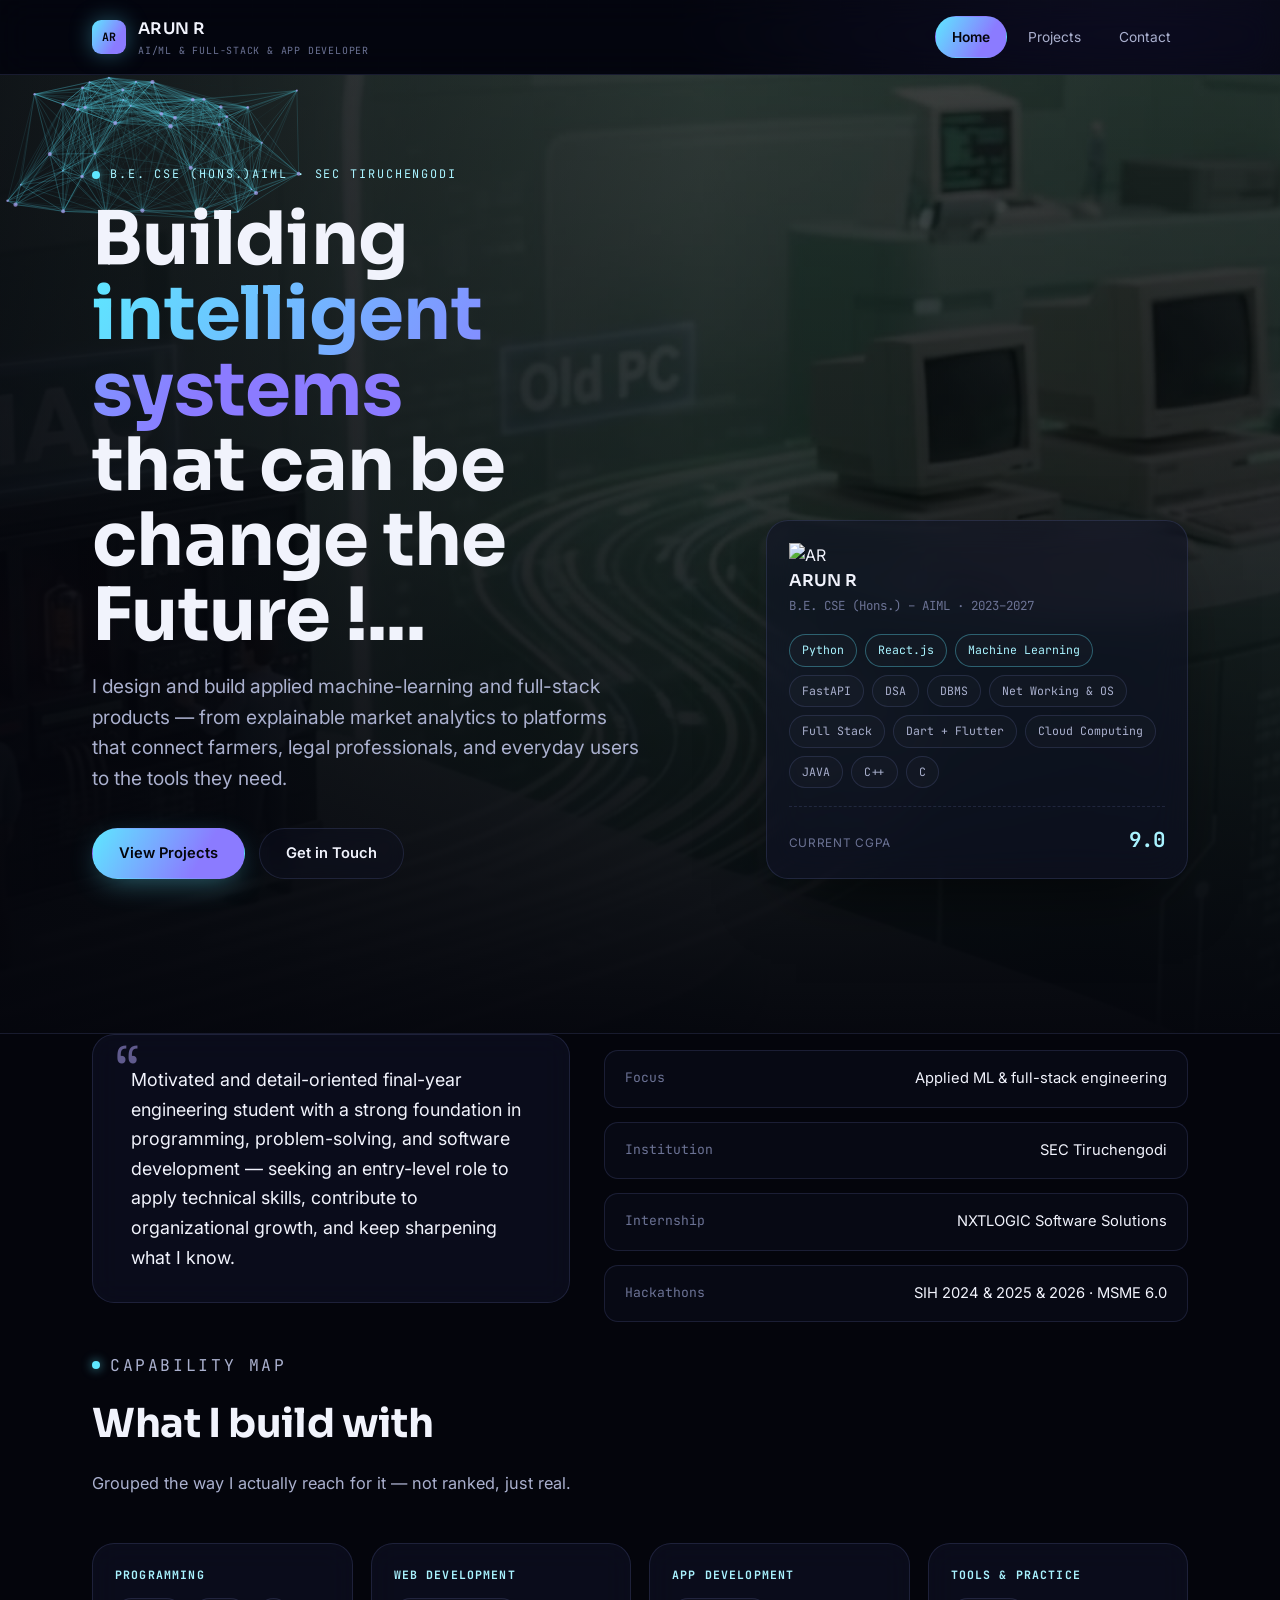
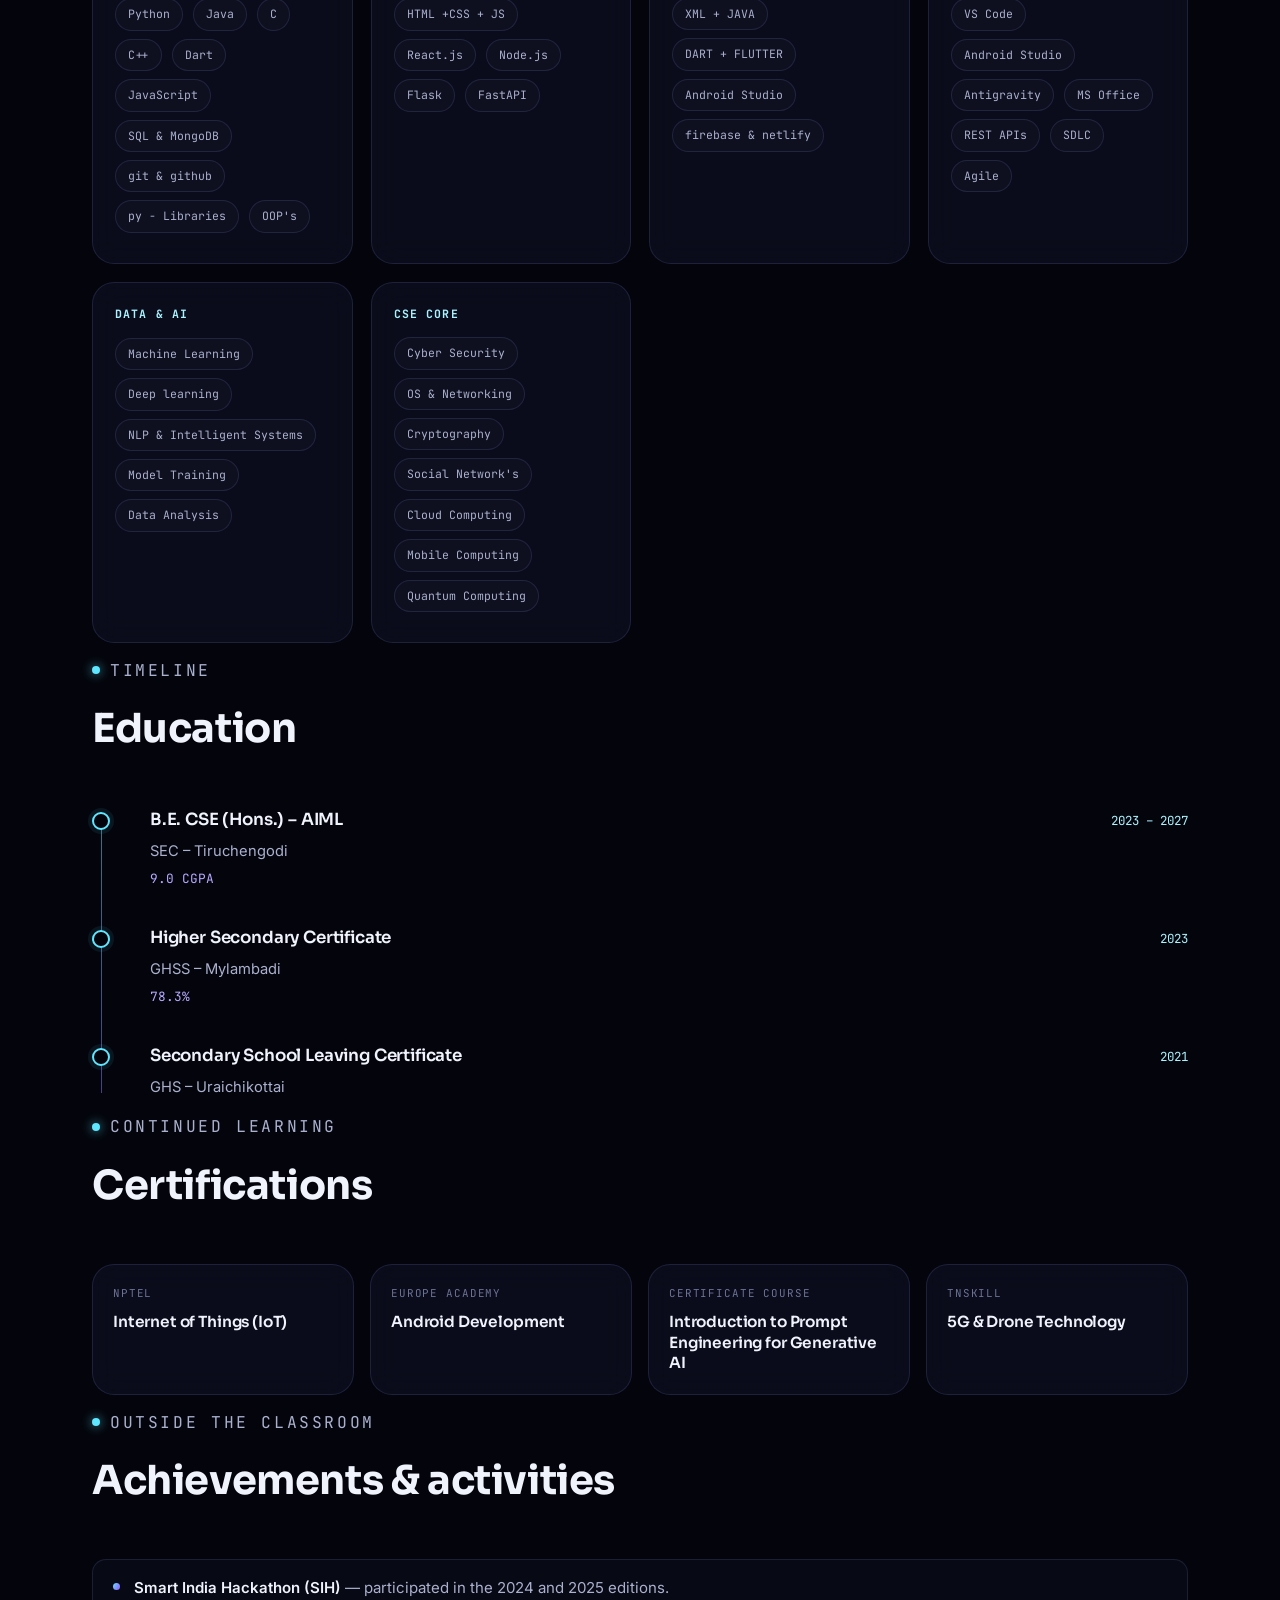
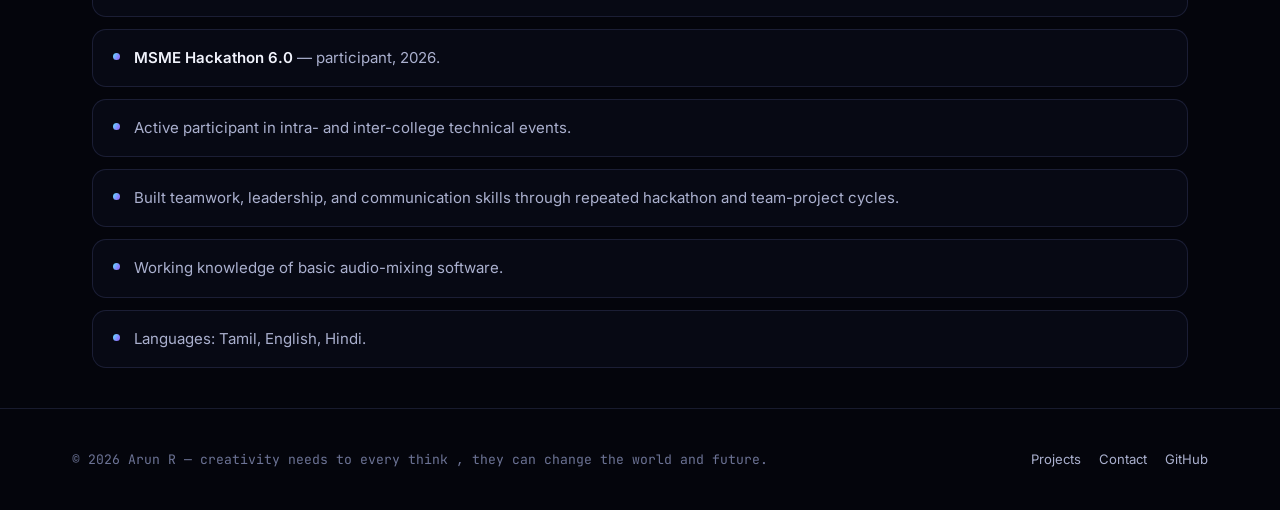
==== index.html @ af924c78 "first commit" ====
<!DOCTYPE html>
<html lang="en">
<head>
<meta charset="UTF-8" />
<meta name="viewport" content="width=device-width, initial-scale=1.0" />
<title>Arun R — AI/ML Engineer &amp; Full-Stack Developer &amp; APP Developer</title>
<meta name="description" content="Portfolio of Arun R — final-year B.E. CSE (AIML) student building applied AI systems, from explainable ML platforms to full-stack web products." />
<link rel="preconnect" href="https://fonts.googleapis.com">
<link rel="preconnect" href="https://fonts.gstatic.com" crossorigin>
<link href="https://fonts.googleapis.com/css2?family=Sora:wght@400;500;600;700&family=Inter:wght@400;500;600&family=JetBrains+Mono:wght@400;500&display=swap" rel="stylesheet">
<link rel="stylesheet" href="css/style.css">
</head>
<body>

<header class="nav">
  <div class="nav__inner">
    <a class="nav__id" href="index.html">
      <span class="nav__mark">AR</span>
      <span>
        ARUN R
        <span class="nav__name-sub">AI/ML &amp; Full-Stack &amp; App developer</span>
      </span>
    </a>
    <nav class="nav__links" aria-label="Primary">
      <a href="index.html" aria-current="page">Home</a>
      <a href="projects.html">Projects</a>
      <a href="contact.html">Contact</a>
    </nav>
  </div>
</header>

<main>
  <!-- ============================= HERO ============================= -->
  <section class="hero">
    <video class="hero__media" data-bg-video autoplay muted loop playsinline
      poster="assets/posters/hero-evolution.jpg">
      <source src="assets/videos/hero-evolution.mp4" type="video/mp4">
    </video>
    <div class="hero__scrim"></div>
    <canvas class="hero__threads" data-threads aria-hidden="true"></canvas>

    <div class="hero__content">
      <div>
        <p class="eyebrow">B.E. CSE (Hons.)AIML · SEC Tiruchengodi</p>
        <h1>Building <em>intelligent systems</em><br>that can be change the Future !...</h1>
        <p class="hero__role">
          I design and build applied machine-learning and full-stack products —
          from explainable market analytics to platforms that connect farmers,
          legal professionals, and everyday users to the tools they need.
        </p>
        <div class="hero__cta">
          <a class="btn btn--solid" href="projects.html">View Projects</a>
          <a class="btn btn--ghost" href="contact.html">Get in Touch</a>
        </div>
      </div>

      <aside class="idcard" aria-label="Profile summary">
        <div class="idcard__top">
          <div class="idcard__photo"><span><img src="C:\Users\arunr\Downloads\portfolio\arun-portfolio\portfolio\assets\posters\por arun.jpeg" alt="AR"></span></div>
        </div>


        <div>
            <div class="idcard__name"><bold> ARUN R </bold></div>
            <div class="idcard__loc">B.E. CSE (Hons.) – AIML · 2023–2027</div>
          </div>
        <div class="idcard__chips">
          <span class="chip chip--accent">Python</span>
          <span class="chip chip--accent">React.js</span>
          <span class="chip chip--accent">Machine Learning</span>
          <span class="chip">FastAPI</span>
          <span class="chip">DSA</span>
          <span class="chip">DBMS</span>
          <span class="chip">Net Working & OS</span>
          <span class="chip">Full Stack</span>
          <span class="chip">Dart + Flutter</span>
          <span class="chip">Cloud Computing</span>
          <span class="chip">JAVA</span>
          <span class="chip">C++</span>
          <span class="chip">C</span>
        </div>
        <div class="idcard__stat">
          <span>Current CGPA</span>
          <b>9.0</b>
        </div>
      </aside>
    </div>
  </section>

  <!-- ============================= OBJECTIVE ============================= -->
  <section class="page">
    <div class="about" data-reveal>
      <div class="panel about__quote">
        <p>
          Motivated and detail-oriented final-year engineering student with a strong
          foundation in programming, problem-solving, and software development —
          seeking an entry-level role to apply technical skills, contribute to
          organizational growth, and keep sharpening what I know.
        </p>
      </div>
      <dl class="about__facts">
        <div class="fact-row"><dt>Focus</dt><dd>Applied ML &amp; full-stack engineering</dd></div>
        <div class="fact-row"><dt>Institution</dt><dd>SEC Tiruchengodi</dd></div>
        <div class="fact-row"><dt>Internship</dt><dd>NXTLOGIC Software Solutions</dd></div>
        <div class="fact-row"><dt>Hackathons</dt><dd>SIH 2024 &amp; 2025 &amp; 2026 · MSME 6.0</dd></div>
      </dl>
    </div>
  </section>

  <!-- ============================= SKILLS ============================= -->
  <section class="page">
    <div class="section-head" data-reveal>
      <p class="eyebrow">Capability map</p>
      <h2>What I build with</h2>
      <p>Grouped the way I actually reach for it — not ranked, just real.</p>
    </div>
    <div class="skills-grid">
      <div class="panel skill-card" data-reveal>
        <h3>Programming</h3>
        <span class="chip">Python</span>
        <span class="chip">Java</span>
        <span class="chip">C</span>
        <span class="chip">C++</span>
        <span class="chip">Dart</span>
        <span class="chip">JavaScript</span>
        <span class="chip">SQL & MongoDB</span>
        <span class="chip">git & github</span>
        <span class="chip">py - Libraries</span>
        <span class="chip">OOP's</span>
      </div>
      <div class="panel skill-card" data-reveal>
        <h3>Web Development</h3>
        <span class="chip">HTML +CSS + JS</span>
        <span class="chip">React.js</span>
        <span class="chip">Node.js</span>
        <span class="chip">Flask</span>
        <span class="chip">FastAPI</span>
      </div>
        <div class="panel skill-card" data-reveal>
        <h3>App Development</h3>
        <span class="chip">XML + JAVA</span>
        <span class="chip">DART + FLUTTER</span>
        <span class="chip">Android Studio</span>
        <span class="chip">firebase & netlify </span>
      </div>
      <div class="panel skill-card" data-reveal>
        <h3>Tools &amp; Practice</h3>
        <span class="chip">VS Code</span>
        <span class="chip">Android Studio</span>
        <span class="chip">Antigravity</span>
        <span class="chip">MS Office</span>
        <span class="chip">REST APIs</span>
        <span class="chip">SDLC</span>
        <span class="chip">Agile</span>

      </div>
      <div class="panel skill-card" data-reveal>
        <h3>Data &amp; AI</h3>
        <span class="chip">Machine Learning</span>
        <span class="chip">Deep learning</span>
        <span class="chip">NLP & Intelligent Systems</span>
        <span class="chip">Model Training</span>
        <span class="chip">Data Analysis</span>
      </div>
        <div class="panel skill-card" data-reveal>
        <h3>CSE CORE</h3>
        <span class="chip">Cyber Security</span>
        <span class="chip">OS & Networking</span>
        <span class="chip">Cryptography</span>
        <span class="chip">Social Network's</span>
        <span class="chip">Cloud Computing</span>
        <span class="chip">Mobile Computing</span>
        <span class="chip">Quantum Computing</span>
      </div>
    </div>
  </section>

  <!-- ============================= EDUCATION ============================= -->
  <section class="page">
    <div class="section-head" data-reveal>
      <p class="eyebrow">Timeline</p>
      <h2>Education</h2>
    </div>
    <div class="timeline" data-reveal>
      <div class="tl-item">
        <div class="tl-item__meta">
          <h3>B.E. CSE (Hons.) – AIML</h3>
          <span class="yr mono">2023 – 2027</span>
        </div>
        <p>SEC – Tiruchengodi</p>
        <span class="score">9.0 CGPA</span>
      </div>
      <div class="tl-item">
        <div class="tl-item__meta">
          <h3>Higher Secondary Certificate</h3>
          <span class="yr mono">2023</span>
        </div>
        <p>GHSS – Mylambadi</p>
        <span class="score">78.3%</span>
      </div>
      <div class="tl-item">
        <div class="tl-item__meta">
          <h3>Secondary School Leaving Certificate</h3>
          <span class="yr mono">2021</span>
        </div>
        <p>GHS – Uraichikottai</p>
      </div>
    </div>
  </section>

  <!-- ============================= CERTIFICATIONS ============================= -->
  <section class="page">
    <div class="section-head" data-reveal>
      <p class="eyebrow">Continued learning</p>
      <h2>Certifications</h2>
    </div>
    <div class="cert-strip">
      <div class="panel cert-card" data-reveal>
        <span class="tag">NPTEL</span>
        <h4>Internet of Things (IoT)</h4>
      </div>
      <div class="panel cert-card" data-reveal>
        <span class="tag">Europe Academy</span>
        <h4>Android Development</h4>
      </div>
      <div class="panel cert-card" data-reveal>
        <span class="tag">Certificate Course</span>
        <h4>Introduction to Prompt Engineering for Generative AI</h4>
      </div>
      <div class="panel cert-card" data-reveal>
        <span class="tag">TNSKILL</span>
        <h4>5G &amp; Drone Technology</h4>
      </div>
    </div>
  </section>

  <!-- ============================= ACHIEVEMENTS ============================= -->
  <section class="page">
    <div class="section-head" data-reveal>
      <p class="eyebrow">Outside the classroom</p>
      <h2>Achievements &amp; activities</h2>
    </div>
    <ul class="ach-list" data-reveal>
      <li><span><b>Smart India Hackathon (SIH)</b> — participated in the 2024 and 2025 editions.</span></li>
      <li><span><b>MSME Hackathon 6.0</b> — participant, 2026.</span></li>
      <li><span>Active participant in intra- and inter-college technical events.</span></li>
      <li><span>Built teamwork, leadership, and communication skills through repeated hackathon and team-project cycles.</span></li>
      <li><span>Working knowledge of basic audio-mixing software.</span></li>
      <li><span>Languages: Tamil, English, Hindi.</span></li>
    </ul>
  </section>
</main>

<footer class="site-footer">
  <div class="site-footer__inner">
    <p>&copy; <span data-year></span> Arun R — creativity needs to every think , they can change the world and future.</p>
    <div class="links">
      <a href="projects.html">Projects</a>
      <a href="contact.html">Contact</a>
      <a href="https://github.com/ARUN-R-333" target="_blank" rel="noopener">GitHub</a>
    </div>
  </div>
</footer>

<script src="js/main.js"></script>
</body>
</html>
---- css/style.css ----
/* ==========================================================================
   ARUN R — Portfolio
   Design language: "Circuit Depth" — deep navy/violet void, glass panels,
   cyan-violet signal accents, a live neural-thread canvas signature, and
   monospace data readouts for anything measurable (CGPA, stack, metrics).
   ========================================================================== */

:root{
  /* ---- color tokens ---- */
  --void-950:#04050c;
  --void-900:#080a17;
  --void-800:#0d1024;
  --panel:      rgba(16, 19, 38, 0.56);
  --panel-soft: rgba(16, 19, 38, 0.34);
  --panel-line: rgba(148, 163, 255, 0.14);
  --violet-500:#8b7bff;
  --violet-300:#b6a9ff;
  --cyan-400:#5ee7ff;
  --cyan-200:#a9f3ff;
  --signal-grad: linear-gradient(120deg, var(--cyan-400), var(--violet-500) 70%);
  --text-hi:#f1f3fc;
  --text-mid:#aab0ce;
  --text-dim:#6c7395;
  --danger-glow: rgba(94,231,255,0.35);

  /* ---- type ---- */
  --f-display: "Sora", "Segoe UI", sans-serif;
  --f-body: "Inter", "Segoe UI", sans-serif;
  --f-mono: "JetBrains Mono", "SFMono-Regular", monospace;

  /* ---- scale ---- */
  --edge: clamp(20px, 6vw, 72px);
  --radius-lg: 22px;
  --radius-md: 14px;
  --radius-sm: 8px;
}

*,*::before,*::after{ box-sizing:border-box; }
html{ scroll-behavior:smooth; }
html,body{ margin:0; padding:0; }

body{
  background: var(--void-950);
  color: var(--text-hi);
  font-family: var(--f-body);
  font-size: 16px;
  line-height: 1.6;
  overflow-x: hidden;
  position: relative;
}

/* base ambient backdrop: layered radial glows behind everything */
body::before{
  content:"";
  position: fixed; inset:0;
  z-index:-2;
  background:
    radial-gradient(60vw 60vw at 88% -10%, rgba(139,123,255,0.16), transparent 60%),
    radial-gradient(50vw 50vw at 4% 110%, rgba(94,231,255,0.12), transparent 60%),
    var(--void-950);
}

/* faint circuit-grid texture */
body::after{
  content:"";
  position: fixed; inset:0;
  z-index:-1;
  opacity:.35;
  background-image:
    linear-gradient(rgba(148,163,255,0.055) 1px, transparent 1px),
    linear-gradient(90deg, rgba(148,163,255,0.055) 1px, transparent 1px);
  background-size: 42px 42px;
  mask-image: radial-gradient(120% 70% at 50% 0%, #000 40%, transparent 100%);
}

a{ color:inherit; text-decoration:none; }
img{ max-width:100%; display:block; }
ul{ margin:0; padding:0; list-style:none; }
h1,h2,h3,h4{ font-family:var(--f-display); margin:0; letter-spacing:-0.01em; }
p{ margin:0; }

.mono{ font-family: var(--f-mono); }

:focus-visible{
  outline: 2px solid var(--cyan-400);
  outline-offset: 3px;
  border-radius: 4px;
}

@media (prefers-reduced-motion: reduce){
  html{ scroll-behavior:auto; }
  *{ animation-duration:0.001ms !important; animation-iteration-count:1 !important; transition-duration:0.001ms !important; }
}

/* ---------------------------------------------------------------------- */
/* Layout shell                                                            */
/* ---------------------------------------------------------------------- */
.page{
  max-width: 1240px;
  margin: 0 auto;
  padding: 0 var(--edge);
}

/* ---------------------------------------------------------------------- */
/* Navbar                                                                  */
/* ---------------------------------------------------------------------- */
.nav{
  position: sticky;
  top: 0;
  z-index: 60;
  backdrop-filter: blur(16px) saturate(140%);
  -webkit-backdrop-filter: blur(16px) saturate(140%);
  background: rgba(5,6,15,0.55);
  border-bottom: 1px solid var(--panel-line);
}
.nav__inner{
  max-width: 1240px;
  margin: 0 auto;
  padding: 16px var(--edge);
  display:flex;
  align-items:center;
  justify-content:space-between;
  gap: 20px;
}
.nav__id{
  display:flex; align-items:center; gap:12px;
  font-family: var(--f-display);
  font-weight:600;
  font-size: 1rem;
  letter-spacing: 0.02em;
}
.nav__mark{
  width:34px; height:34px; border-radius:9px;
  background: var(--signal-grad);
  display:flex; align-items:center; justify-content:center;
  font-family: var(--f-mono);
  font-weight:700;
  font-size: 0.72rem;
  color: var(--void-950);
  box-shadow: 0 0 22px rgba(94,231,255,0.35);
}
.nav__name-sub{
  display:block;
  font-family: var(--f-mono);
  font-size: 0.62rem;
  color: var(--text-dim);
  font-weight:400;
  letter-spacing: 0.08em;
  text-transform: uppercase;
  margin-top: 1px;
}
.nav__links{ display:flex; gap: 4px; align-items:center; }
.nav__links a{
  padding: 9px 16px;
  border-radius: 999px;
  font-size: 0.86rem;
  color: var(--text-mid);
  border: 1px solid transparent;
  transition: color .2s ease, border-color .2s ease, background .2s ease;
}
.nav__links a:hover{ color: var(--text-hi); border-color: var(--panel-line); background: var(--panel-soft); }
.nav__links a[aria-current="page"]{
  color: var(--void-950);
  background: var(--signal-grad);
  font-weight:600;
}

/* ---------------------------------------------------------------------- */
/* Hero (video-backed)                                                     */
/* ---------------------------------------------------------------------- */
.hero{
  position: relative;
  min-height: 92svh;
  display:flex;
  align-items:flex-end;
  overflow:hidden;
  border-bottom: 1px solid var(--panel-line);
}
.hero__media{
  position:absolute; inset:0;
  width:100%; height:100%;
  object-fit: cover;
  filter: saturate(85%) brightness(0.55) contrast(1.05);
}
.hero__scrim{
  position:absolute; inset:0;
  background:
    linear-gradient(180deg, rgba(4,5,12,0.35) 0%, rgba(4,5,12,0.55) 45%, rgba(4,5,12,0.96) 100%),
    linear-gradient(90deg, rgba(4,5,12,0.75) 0%, rgba(4,5,12,0.25) 55%);
}
.hero__threads{ position:absolute; inset:0; opacity:0.9; pointer-events:none; }

.hero__content{
  position:relative;
  z-index:2;
  width:100%;
  padding: 0 var(--edge) 64px;
  display:grid;
  grid-template-columns: 1.35fr 0.9fr;
  gap: 40px;
  align-items:end;
  max-width: 1240px;
  margin: 0 auto;
}
.eyebrow{
  font-family: var(--f-mono);
  font-size: 0.74rem;
  letter-spacing: 0.16em;
  text-transform: uppercase;
  color: var(--cyan-200);
  display:flex; align-items:center; gap:10px;
  margin-bottom: 18px;
}
.eyebrow::before{
  content:"";
  width:8px; height:8px; border-radius:50%;
  background: var(--cyan-400);
  box-shadow: 0 0 10px 2px var(--danger-glow);
}
.hero h1{
  font-size: clamp(2.6rem, 6vw, 4.6rem);
  line-height: 1.02;
  font-weight: 700;
  color: var(--text-hi);
}
.hero h1 em{
  font-style:normal;
  background: var(--signal-grad);
  -webkit-background-clip:text;
  background-clip:text;
  color: transparent;
}
.hero__role{
  margin-top: 18px;
  font-size: clamp(1rem, 1.6vw, 1.2rem);
  color: var(--text-mid);
  max-width: 46ch;
}
.hero__cta{ display:flex; gap:14px; margin-top: 34px; flex-wrap:wrap; }

.btn{
  display:inline-flex; align-items:center; gap:8px;
  padding: 13px 26px;
  border-radius: 999px;
  font-size: 0.92rem;
  font-weight: 600;
  font-family: var(--f-body);
  cursor:pointer;
  border: 1px solid transparent;
  transition: transform .2s ease, box-shadow .2s ease, background .2s ease, border-color .2s ease;
}
.btn--solid{
  background: var(--signal-grad);
  color: var(--void-950);
  box-shadow: 0 8px 30px -8px rgba(94,231,255,0.45);
}
.btn--solid:hover{ transform: translateY(-2px); box-shadow: 0 12px 36px -6px rgba(94,231,255,0.6); }
.btn--ghost{
  background: var(--panel-soft);
  border-color: var(--panel-line);
  color: var(--text-hi);
  backdrop-filter: blur(8px);
}
.btn--ghost:hover{ border-color: var(--cyan-400); color: var(--cyan-200); }

/* hero id card */
.idcard{
  background: var(--panel);
  border: 1px solid var(--panel-line);
  border-radius: var(--radius-lg);
  padding: 22px;
  backdrop-filter: blur(18px) saturate(140%);
  -webkit-backdrop-filter: blur(18px) saturate(140%);
  box-shadow: 0 30px 70px -30px rgba(0,0,0,0.7);
}
.idcard__top{ display:flex; align-items:center; gap:14px; }
.idcard__avatar{
  width:56px; height:56px;
  border-radius: 14px;
  background: conic-gradient(from 220deg, var(--cyan-400), var(--violet-500), var(--cyan-400));
  padding: 2px;
  flex-shrink:0;
}
.idcard__avatar span{
  width:100%; height:100%;
  border-radius:12px;
  background: var(--void-900);
  display:flex; align-items:center; justify-content:center;
  font-family: var(--f-display);
  font-weight:700;
  font-size: 1.05rem;
  color: var(--text-hi);
}
.idcard__name{ font-family: var(--f-display); font-weight:600; font-size: 1.02rem; }
.idcard__loc{ font-size: 0.78rem; color: var(--text-dim); margin-top:2px; font-family: var(--f-mono); }
.idcard__chips{ display:flex; flex-wrap:wrap; gap:8px; margin-top:18px; }

.chip{
  font-family: var(--f-mono);
  font-size: 0.72rem;
  padding: 6px 12px;
  border-radius: 999px;
  border: 1px solid var(--panel-line);
  color: var(--text-mid);
  background: rgba(255,255,255,0.02);
  white-space:nowrap;
}
.chip--accent{ color: var(--cyan-200); border-color: rgba(94,231,255,0.35); }

.idcard__stat{
  margin-top: 18px;
  padding-top: 16px;
  border-top: 1px dashed var(--panel-line);
  display:flex; justify-content:space-between; align-items:baseline;
}
.idcard__stat b{ font-family: var(--f-mono); font-size: 1.3rem; color: var(--cyan-200); }
.idcard__stat span{ font-size: 0.74rem; color: var(--text-dim); text-transform:uppercase; letter-spacing:0.06em; }

/* ---------------------------------------------------------------------- */
/* Section scaffolding                                                     */
/* ---------------------------------------------------------------------- */
section{ padding: 90px 0; }
.section-head{ max-width: 640px; margin-bottom: 46px; }
.section-head .eyebrow{ margin-bottom: 14px; }
.section-head h2{ font-size: clamp(1.7rem, 3.4vw, 2.5rem); }
.section-head p{ margin-top: 14px; color: var(--text-mid); font-size: 1.02rem; }

.panel{
  background: var(--panel);
  border: 1px solid var(--panel-line);
  border-radius: var(--radius-lg);
  backdrop-filter: blur(14px) saturate(140%);
  -webkit-backdrop-filter: blur(14px) saturate(140%);
}

/* ---------------------------------------------------------------------- */
/* Objective / About                                                       */
/* ---------------------------------------------------------------------- */
.about{ display:grid; grid-template-columns: 0.9fr 1.1fr; gap: 34px; align-items:start; }
.about__quote{
  padding: 30px;
  position:relative;
}
.about__quote::before{
  content:"“";
  font-family: var(--f-display);
  font-size: 3.6rem;
  color: var(--violet-300);
  opacity:.5;
  line-height:0;
  position:absolute; top:34px; left:22px;
}
.about__quote p{
  font-size: 1.12rem;
  color: var(--text-hi);
  padding-left: 8px;
  line-height:1.65;
}
.about__facts{ display:grid; gap: 14px; }
.fact-row{
  display:flex; justify-content:space-between; gap: 16px;
  padding: 16px 20px;
  border-radius: var(--radius-md);
  border: 1px solid var(--panel-line);
  background: var(--panel-soft);
}
.fact-row dt{ font-size: 0.82rem; color: var(--text-dim); font-family: var(--f-mono); }
.fact-row dd{ margin:0; font-size: 0.92rem; color: var(--text-hi); text-align:right; }

/* ---------------------------------------------------------------------- */
/* Skills — tag-cloud grid (explicitly no percentage bars)                 */
/* ---------------------------------------------------------------------- */
.skills-grid{ display:grid; grid-template-columns: repeat(4, 1fr); gap: 18px; }
.skill-card{ padding: 22px; }
.skill-card h3{
  font-size: 0.72rem;
  text-transform: uppercase;
  letter-spacing: 0.1em;
  color: var(--cyan-200);
  font-family: var(--f-mono);
  margin-bottom: 14px;
}
.skill-card .chip{ margin: 0 6px 8px 0; display:inline-block; }

/* ---------------------------------------------------------------------- */
/* Education timeline (real chronology -> numbering earns its keep)        */
/* ---------------------------------------------------------------------- */
.timeline{ position:relative; padding-left: 34px; }
.timeline::before{
  content:"";
  position:absolute; left:9px; top:6px; bottom:6px; width:1px;
  background: linear-gradient(var(--cyan-400), var(--violet-500));
  opacity:0.5;
}
.tl-item{ position:relative; padding: 0 0 34px 24px; }
.tl-item:last-child{ padding-bottom:0; }
.tl-item::before{
  content:"";
  position:absolute; left:-34px; top:5px;
  width:18px; height:18px; border-radius:50%;
  background: var(--void-950);
  border: 2px solid var(--cyan-400);
  box-shadow: 0 0 0 4px rgba(94,231,255,0.08);
}
.tl-item__meta{ display:flex; justify-content:space-between; gap:12px; flex-wrap:wrap; align-items:baseline; }
.tl-item h3{ font-size: 1.05rem; font-weight:600; }
.tl-item .yr{ font-family: var(--f-mono); font-size: 0.78rem; color: var(--cyan-200); }
.tl-item p{ color: var(--text-mid); font-size: 0.92rem; margin-top:6px; }
.tl-item .score{ font-family: var(--f-mono); font-size: 0.8rem; color: var(--violet-300); margin-top:6px; display:inline-block; }

/* ---------------------------------------------------------------------- */
/* Certifications strip                                                    */
/* ---------------------------------------------------------------------- */
.cert-strip{ display:grid; grid-template-columns: repeat(4, 1fr); gap: 16px; }
.cert-card{ padding: 20px; display:flex; flex-direction:column; gap:10px; }
.cert-card .tag{ font-family: var(--f-mono); font-size:0.68rem; color: var(--text-dim); text-transform:uppercase; letter-spacing:0.08em; }
.cert-card h4{ font-size: 0.96rem; font-weight:600; line-height:1.35; }

/* ---------------------------------------------------------------------- */
/* Achievements                                                            */
/* ---------------------------------------------------------------------- */
.ach-list{ display:grid; gap: 12px; }
.ach-list li{
  display:flex; gap: 14px; align-items:flex-start;
  padding: 16px 20px;
  border-radius: var(--radius-md);
  border: 1px solid var(--panel-line);
  background: var(--panel-soft);
  font-size: 0.94rem;
  color: var(--text-mid);
}
.ach-list li::before{
  content:"";
  flex-shrink:0;
  margin-top: 7px;
  width:7px; height:7px; border-radius:50%;
  background: var(--signal-grad);
}
.ach-list b{ color: var(--text-hi); font-weight:600; }

/* ---------------------------------------------------------------------- */
/* Projects                                                                 */
/* ---------------------------------------------------------------------- */
.proj-banner{
  position:relative; overflow:hidden;
  border-radius: var(--radius-lg);
  border: 1px solid var(--panel-line);
  min-height: 260px;
  display:flex; align-items:flex-end;
  margin-bottom: 60px;
}
.proj-banner video{ position:absolute; inset:0; width:100%; height:100%; object-fit:cover; filter:saturate(80%) brightness(0.5); }
.proj-banner__scrim{ position:absolute; inset:0; background: linear-gradient(180deg, rgba(4,5,12,0.2), rgba(4,5,12,0.92)); }
.proj-banner__body{ position:relative; z-index:2; padding: 34px; }
.proj-banner__body .eyebrow{ margin-bottom:10px; }
.proj-banner__body h2{ font-size: clamp(1.6rem,3vw,2.2rem); max-width: 20ch; }
.proj-banner__body p{ color: var(--text-mid); margin-top:10px; max-width: 52ch; }

.proj-list{ display:grid; gap: 22px; }
.proj-card{
  padding: 30px;
  display:grid;
  grid-template-columns: 44px 1fr;
  gap: 22px;
}
.proj-card__idx{
  font-family: var(--f-mono);
  font-size: 0.78rem;
  color: var(--text-dim);
  padding-top: 4px;
}
.proj-card__head{ display:flex; justify-content:space-between; gap:16px; flex-wrap:wrap; align-items:baseline; margin-bottom:10px; }
.proj-card h3{ font-size: 1.28rem; font-weight:600; }
.proj-card .role{ font-family: var(--f-mono); font-size: 0.72rem; color: var(--cyan-200); text-transform:uppercase; letter-spacing:0.06em; }
.proj-card p.desc{ color: var(--text-mid); font-size: 0.96rem; margin-bottom: 16px; max-width: 66ch; }
.proj-card ul.points{ display:grid; gap:8px; margin-bottom:18px; }
.proj-card ul.points li{ font-size: 0.9rem; color: var(--text-mid); padding-left: 18px; position:relative; }
.proj-card ul.points li::before{ content:"→"; position:absolute; left:0; color: var(--violet-300); }
.proj-card .tags{ display:flex; flex-wrap:wrap; gap:8px; }

/* Experience card on projects page */
.exp-card{ padding:30px; display:grid; grid-template-columns: 1fr auto; gap:20px; align-items:flex-start; }
.exp-card h3{ font-size:1.15rem; }
.exp-card .org{ font-family: var(--f-mono); font-size:0.78rem; color: var(--cyan-200); margin-top:4px; }
.exp-card ul{ margin-top:14px; display:grid; gap:8px; }
.exp-card ul li{ font-size:0.92rem; color:var(--text-mid); padding-left:18px; position:relative; }
.exp-card ul li::before{ content:"—"; position:absolute; left:0; color:var(--text-dim); }
.exp-card .badge{
  font-family: var(--f-mono); font-size:0.68rem; padding:6px 12px; border-radius:999px;
  border:1px solid var(--panel-line); color:var(--text-dim); white-space:nowrap; height:fit-content;
}

/* ---------------------------------------------------------------------- */
/* Contact                                                                  */
/* ---------------------------------------------------------------------- */
.contact-grid{ display:grid; grid-template-columns: repeat(2, 1fr); gap: 18px; }
.contact-card{
  padding: 26px;
  display:flex; flex-direction:column; gap: 10px;
}
.contact-card .ico{
  width:42px; height:42px; border-radius:11px;
  display:flex; align-items:center; justify-content:center;
  background: rgba(94,231,255,0.08);
  border: 1px solid rgba(94,231,255,0.25);
  color: var(--cyan-200);
  margin-bottom: 6px;
}
.contact-card h3{ font-size: 0.98rem; }
.contact-card a, .contact-card .value{ font-family: var(--f-mono); font-size: 0.9rem; color: var(--text-mid); word-break: break-word; }
.contact-card a:hover{ color: var(--cyan-200); }
.contact-card .note{ font-size: 0.78rem; color: var(--text-dim); margin-top: 2px; }

.contact-summary{ grid-column: 1 / -1; padding: 26px; }
.contact-summary h3{ font-size: 1rem; margin-bottom:10px; }
.contact-summary p{ color: var(--text-mid); font-size: 0.96rem; }

/* ---------------------------------------------------------------------- */
/* Footer                                                                   */
/* ---------------------------------------------------------------------- */
.site-footer{
  border-top: 1px solid var(--panel-line);
  padding: 40px var(--edge);
  margin-top: 40px;
}
.site-footer__inner{
  max-width: 1240px; margin:0 auto;
  display:flex; justify-content:space-between; align-items:center; flex-wrap:wrap; gap:14px;
}
.site-footer p{ font-size: 0.82rem; color: var(--text-dim); font-family: var(--f-mono); }
.site-footer .links{ display:flex; gap:18px; }
.site-footer .links a{ font-size: 0.82rem; color: var(--text-mid); }
.site-footer .links a:hover{ color: var(--cyan-200); }

/* ---------------------------------------------------------------------- */
/* Responsive                                                               */
/* ---------------------------------------------------------------------- */
@media (max-width: 980px){
  .hero__content{ grid-template-columns: 1fr; }
  .idcard{ max-width: 420px; }
  .about{ grid-template-columns: 1fr; }
  .skills-grid{ grid-template-columns: repeat(2, 1fr); }
  .cert-strip{ grid-template-columns: repeat(2, 1fr); }
  .contact-grid{ grid-template-columns: 1fr; }
}
@media (max-width: 640px){
  .nav__links{ gap:2px; }
  .nav__links a{ padding:8px 11px; font-size:0.8rem; }
  .skills-grid{ grid-template-columns: 1fr; }
  .cert-strip{ grid-template-columns: 1fr; }
  .proj-card{ grid-template-columns: 1fr; }
  .proj-card__idx{ display:none; }
  .exp-card{ grid-template-columns: 1fr; }
  section{ padding: 60px 0; }
}
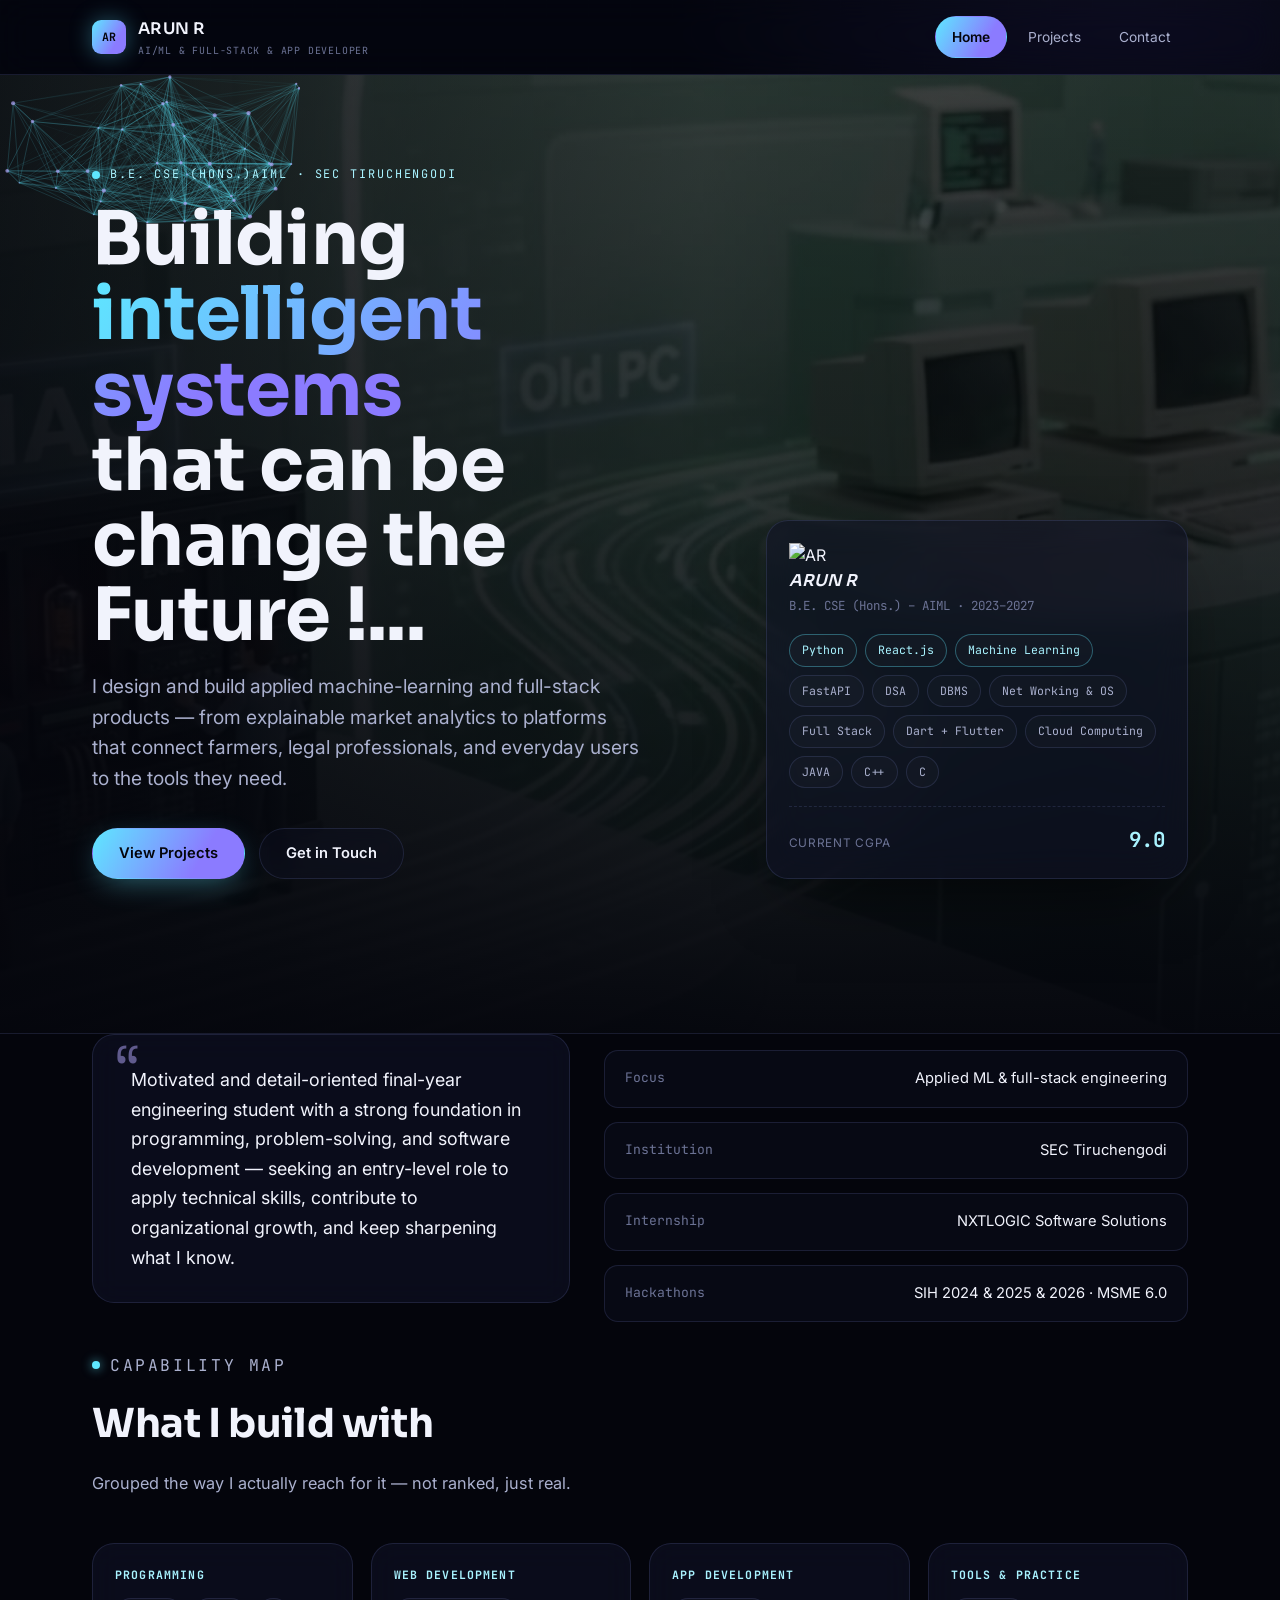
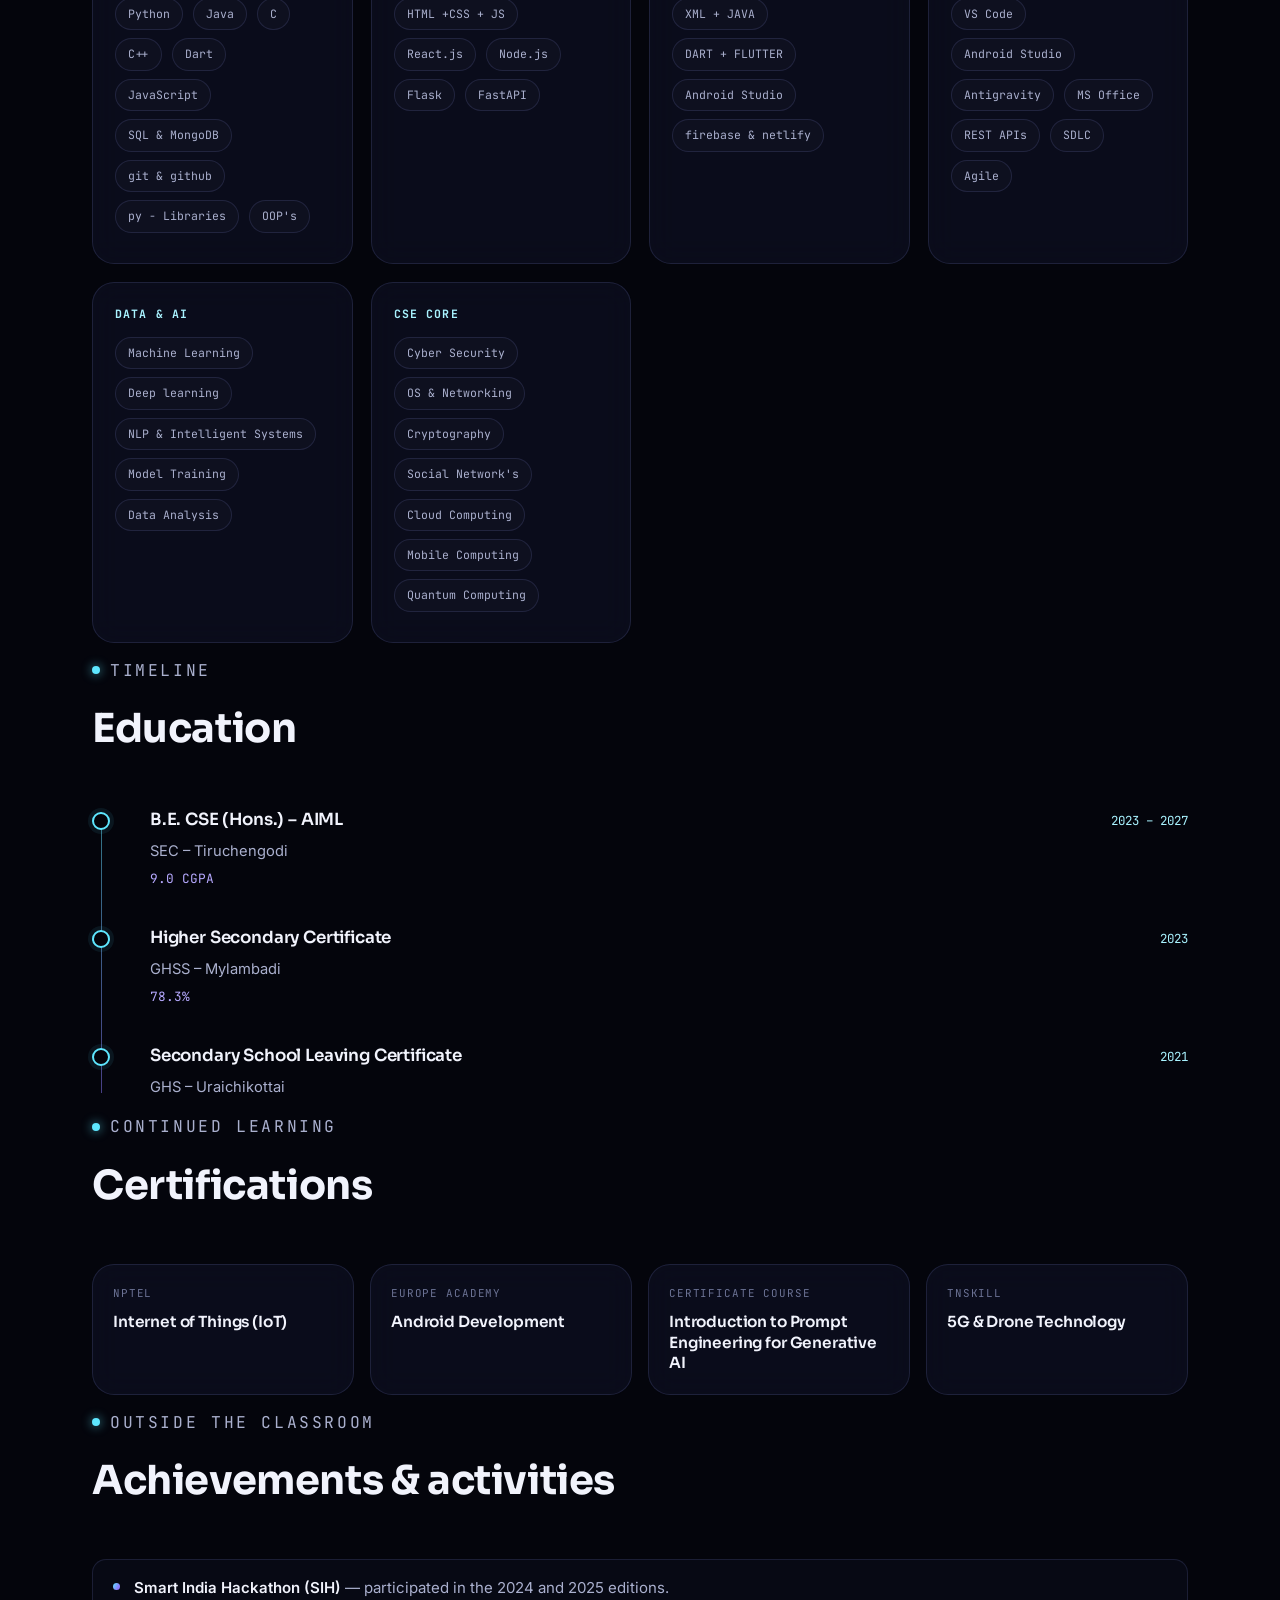
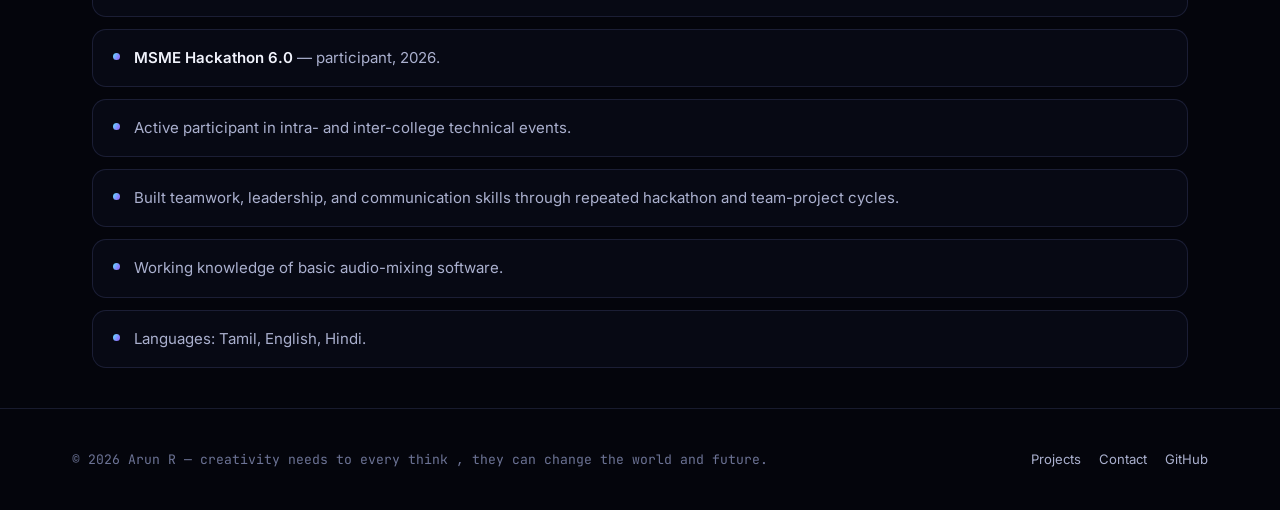
==== commit 4dd4e8b8: "Update profile image and name formatting in index.html WhatsApp Image" ====
--- a/index.html
+++ b/index.html
@@ -56,12 +56,10 @@
 
       <aside class="idcard" aria-label="Profile summary">
         <div class="idcard__top">
-          <div class="idcard__photo"><span><img src="C:\Users\arunr\Downloads\portfolio\arun-portfolio\portfolio\assets\posters\por arun.jpeg" alt="AR"></span></div>
-        </div>
-
-
+          <div class="idcard__photo"><span><img src="assets/posters/WhatsApp Image 2026-11-04 at 9.07.49 PM.jpeg" alt="AR"></span></div>
+        </div>
         <div>
-            <div class="idcard__name"><bold> ARUN R </bold></div>
+            <div class="idcard__name"><bold><em>ARUN R</em></bold></div>
             <div class="idcard__loc">B.E. CSE (Hons.) – AIML · 2023–2027</div>
           </div>
         <div class="idcard__chips">
